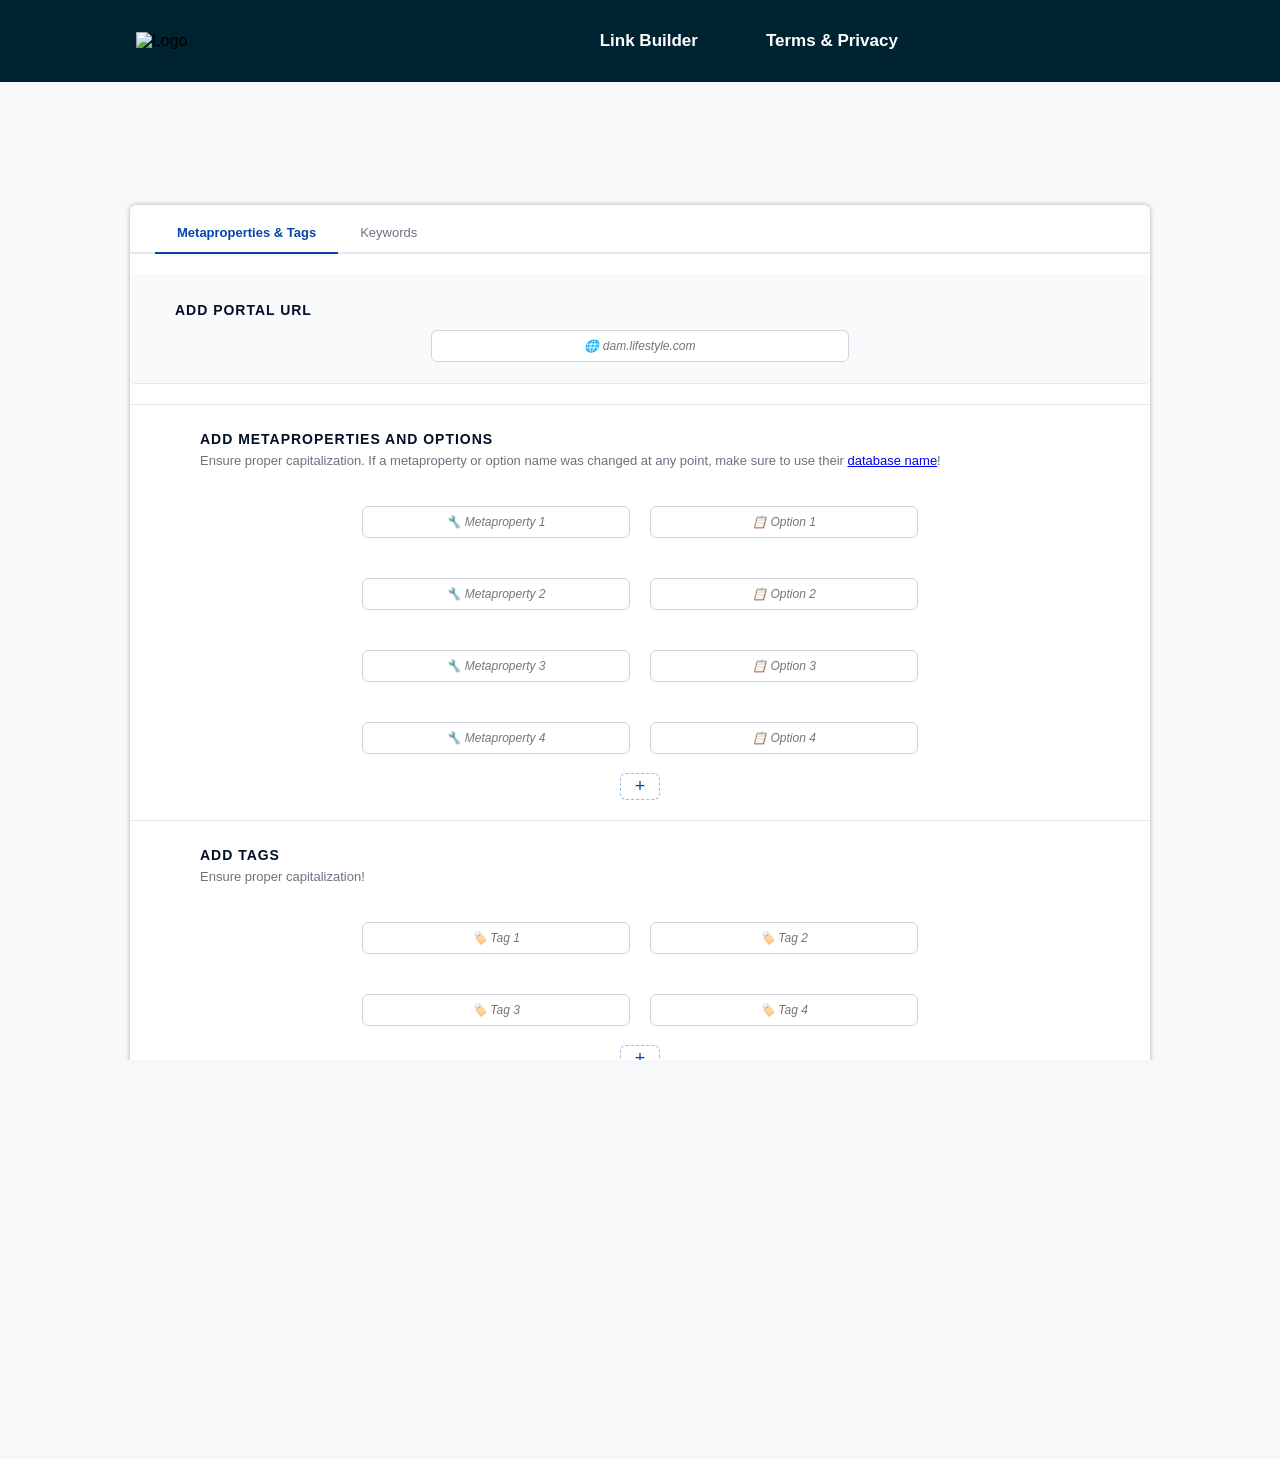
==== index.html @ f0949ff8 "push" ====
<!DOCTYPE html>
<html lang="en">
<head>
    <script>
        if (window.top !== window.self) {
            window.top.location = window.self.location;
        }
    </script>    
    <meta charset="UTF-8">
    <meta name="viewport" content="width=device-width, initial-scale=1.0">
    <title>Link Builder</title>
    <link rel="stylesheet" href="style.css?v=2">
    <link rel="stylesheet" href="https://cdnjs.cloudflare.com/ajax/libs/font-awesome/6.4.2/css/all.min.css">
    <script>
        function setFavicon() {
            let favicon = document.querySelector("link[rel='icon']") || document.createElement("link");
            favicon.rel = "icon";
            favicon.type = "image/svg+xml";
            favicon.href = `data:image/svg+xml,<svg xmlns='http://www.w3.org/2000/svg' viewBox='0 0 448 512'><path fill='%23126CFF' d='M224 0C100.3 0 0 100.3 0 224S100.3 448 224 448 448 347.7 448 224 347.7 0 224 0zM224 128c53 0 96 43 96 96s-43 96-96 96-96-43-96-96 43-96 96-96z'/></svg>`;
            document.head.appendChild(favicon);
        }
        document.addEventListener("DOMContentLoaded", setFavicon);
    </script>

</head>
<header class="header">
<img src="bynder-logo-white.png" alt="Logo" class="logo" style="cursor: pointer;" onclick="window.open('https://support.bynder.com', '_blank')">
<nav class="nav">
    <a href="/" id="nav-home">Link Builder</a>
    <a href="/terms/" id="nav-terms">Terms & Privacy</a>
</nav>


</header>
<body>


    <div class="container-wrapper">
        <div class="container">

            <div class="tab-bar">
                <button class="tab-btn active" data-target="panel1">Metaproperties &amp; Tags</button>
                <button class="tab-btn" data-target="panel2">Keywords</button>
            </div>

            <div class="baseURL-container">
                <h2 id="baseURLLabel">Add Portal URL</h2>
                <input type="text" id="baseURL" placeholder="🌐 dam.lifestyle.com" aria-labelledby="baseURLLabel">
            </div>

            <div class="tab-panel active" id="panel1">
                <hr class="section-divider">
                <h2>Add Metaproperties and Options</h2>
                <h3>Ensure proper capitalization. If a metaproperty or option name was changed at any point, make sure to use their <a href="https://support.bynder.com/hc/en-us/articles/6190351879186-Create-Metaproperties#h_01KNM026Q3NVKNYR38QH1W90JJ" target="_blank">database name</a>!</h3>
                <div id="metaproperty-rows">
                    <div class="form-group metaproperty-row">
                        <div><input type="text" id="field1" placeholder="🔧 Metaproperty 1"></div>
                        <div><input type="text" id="value1" placeholder="📋 Option 1"></div>
                    </div>
                    <div class="form-group metaproperty-row">
                        <div><input type="text" id="field2" placeholder="🔧 Metaproperty 2"></div>
                        <div><input type="text" id="value2" placeholder="📋 Option 2"></div>
                    </div>
                    <div class="form-group metaproperty-row">
                        <div><input type="text" id="field3" placeholder="🔧 Metaproperty 3"></div>
                        <div><input type="text" id="value3" placeholder="📋 Option 3"></div>
                    </div>
                    <div class="form-group metaproperty-row">
                        <div><input type="text" id="field4" placeholder="🔧 Metaproperty 4"></div>
                        <div><input type="text" id="value4" placeholder="📋 Option 4"></div>
                    </div>
                </div>
                <div style="display:flex; justify-content:center; margin: 4px 0 8px;">
                    <button type="button" id="add-metaproperty-btn" style="background:none; border:1px dashed #9CB8E8; border-radius:6px; color:#0545ac; font-size:18px; font-family:'Inter',sans-serif; font-weight:400; padding:2px 14px; cursor:pointer;">+</button>
                </div>

                <hr class="section-divider">
                <h2>Add Tags</h2>
                <h3>Ensure proper capitalization!</h3>
                <div id="tag-rows">
                    <div class="form-group tag-row">
                        <div><input type="text" id="tag1" placeholder="🏷️ Tag 1"></div>
                        <div><input type="text" id="tag2" placeholder="🏷️ Tag 2"></div>
                    </div>
                    <div class="form-group tag-row">
                        <div><input type="text" id="tag3" placeholder="🏷️ Tag 3"></div>
                        <div><input type="text" id="tag4" placeholder="🏷️ Tag 4"></div>
                    </div>
                </div>
                <div style="display:flex; justify-content:center; margin: 4px 0 8px;">
                    <button type="button" id="add-tag-btn" style="background:none; border:1px dashed #9CB8E8; border-radius:6px; color:#0545ac; font-size:18px; font-family:'Inter',sans-serif; font-weight:400; padding:2px 14px; cursor:pointer;">+</button>
                </div>

                <hr class="section-divider">
                <h2>Status Actions</h2>
                <div class="button-grid" id="status-grid-1">
                    <button data-status-param="field=dateCreated&value=lastday"><span>📅</span><br>Assets Added Yesterday</button>
                    <button data-status-param="field=dateCreated&value=lastweek"><span>📆</span><br>Assets Added Last Week</button>
                    <button data-status-param="field=watermark&value=1"><span>💧</span><br>Watermarked Assets</button>
                    <button data-status-param="field=archive&value=1"><span>📂</span><br>Archived Assets</button>
                    <button data-status-param="field=isActive&value=true"><span>✅</span><br>Active Assets</button>
                    <button data-status-param="field=isPublic&value=1"><span>🌍</span><br>Public Assets</button>
                    <button data-status-param="field=keyVisual&value=1"><span>🔒</span><br>Limited Usage Assets</button>
                    <button data-status-param="field=audit&value=1"><span>⏳</span><br>Sent for Review Assets</button>
                </div>

                <div class="output-container" id="output-box-1" title="Click to copy">
                    <div class="output-label">Generated link</div>
                    <div class="output-body">
                        <p id="output" class="empty-state">Your generated link will appear here</p>
                    </div>
                </div>
            </div>

            <div class="tab-panel" id="panel2">
                <hr class="section-divider">
                <h2>Add Keywords</h2>
                <h3>This creates a search link using specified keywords.</h3>

                <div id="keyword-rows">
                    <div class="form-group keyword-row">
                        <input type="text" id="keyword1" placeholder="🔑 Keyword 1">
                    </div>
                    <div class="form-group keyword-row">
                        <input type="text" id="keyword2" placeholder="🔑 Keyword 2">
                    </div>
                    <div class="form-group keyword-row">
                        <input type="text" id="keyword3" placeholder="🔑 Keyword 3">
                    </div>
                    <div class="form-group keyword-row">
                        <input type="text" id="keyword4" placeholder="🔑 Keyword 4">
                    </div>
                </div>
                <div style="display:flex; justify-content:center; margin: 4px 0 8px;">
                    <button type="button" id="add-keyword-btn" style="background:none; border:1px dashed #9CB8E8; border-radius:6px; color:#0545ac; font-size:18px; font-family:'Inter',sans-serif; font-weight:400; padding:2px 14px; cursor:pointer;">+</button>
                </div>

                <hr class="section-divider">
                <h2>Status Actions</h2>
                <div class="button-grid" id="status-grid-2">
                    <button data-status-param="field=dateCreated&value=lastday"><span>📅</span><br>Assets Added Yesterday</button>
                    <button data-status-param="field=dateCreated&value=lastweek"><span>📆</span><br>Assets Added Last Week</button>
                    <button data-status-param="field=watermark&value=1"><span>💧</span><br>Watermarked Assets</button>
                    <button data-status-param="field=archive&value=1"><span>📂</span><br>Archived Assets</button>
                    <button data-status-param="field=isActive&value=true"><span>✅</span><br>Active Assets</button>
                    <button data-status-param="field=isPublic&value=1"><span>🌍</span><br>Public Assets</button>
                    <button data-status-param="field=keyVisual&value=1"><span>🔒</span><br>Limited Usage Assets</button>
                    <button data-status-param="field=audit&value=1"><span>⏳</span><br>Sent for Review Assets</button>
                </div>

                <div class="output-container" id="output-box-2" title="Click to copy">
                    <div class="output-label">Generated link</div>
                    <div class="output-body">
                        <p id="output2" class="empty-state">Your generated link will appear here</p>
                    </div>
                </div>
            </div>

        </div>
    </div>
    <script>
        let lastScrollY = window.scrollY;
        const header = document.querySelector(".header");
    
        window.addEventListener("scroll", () => {
            if (window.scrollY > lastScrollY) {
                header.classList.add("hidden");
            } else {
                header.classList.remove("hidden");
            }
        });
    </script>
    
<script 
src="script.js">
</script>
</body>
</html>
---- style.css ----
.header {
    display: flex;
    align-items: center;
    justify-content: center;
    background-color: #002332;
    padding: 31.9px 40px;
    position: fixed;
    width: 100%;
    top: 0;
    left: 50%;
    transform: translateX(-50%);
    z-index: 1000;
    transition: transform 0.3s ease-in-out;
}

.header.hidden {
    transform: translate(-50%, -150%);
}

.logo {
    max-width: 5.79%;
    height: auto;
    margin-right: 957px;
}


.nav {
    display: flex;
    justify-content: center;
    align-items: center;
    gap: 40px;
    width: auto;
    position: absolute;
    left: 58%;
    transform: translateX(-50%);
    white-space: nowrap;
}

.nav a {
    font-size: 17px;
    padding: 8px 14px;
    border-radius: 4px;
    text-decoration: none;
    color: #fff;
    font-weight: 600;
    transition: color 0.3s ease;
}

.nav a:hover {
    color: #d3d3d3;    

}

body {
    font-family: 'Inter', sans-serif;
    background-color: #F7F8F9;
    text-align: center;
    padding: 5px;
    display: flex;
    flex-direction: column;
    align-items: center;
    justify-content: flex-start;
    height: auto;
    overflow-y: auto;
    margin-top: 150px;
}

html, body {
    overflow-x: hidden;
    overflow-y: scroll;
    height: 100%;
    scroll-behavior: smooth;
}

h1 {
    text-align: left;
    font-size: 40px;
    color: #031026;
    padding: 10px 0px;
    padding-left: 45px;
}

h2 {
    text-align: left;
    font-size: 14px;
    font-weight: 600;
    text-transform: uppercase;
    letter-spacing: 0.07em;
    color: #031026;
    padding: 6px 0px 2px 0px;
    padding-left: 45px;
    margin-bottom: 0;
}

h3 {
    font-size: 13px;
    font-weight: 400;
    color: #6B7280;
    text-align: left;
    padding-left: 45px;
    padding-right: 45px;
    margin-top: 4px;
}

.form-group {
    display: flex;
    justify-content: center;
    align-items: center;
    margin-bottom: -5px;
    gap: 70px;
    padding-top: 15px;
    padding-bottom: 15px;
}


.container {
    display: block;
    background-color: #ffffff;
    width: 970px;
    max-width: 970px;
    padding: 25px;
    border-radius: 6px;
    position: relative;
    left: 50%;
    box-shadow: 0px 0px 5px rgba(0, 0, 0, 0.3);
    transform: translateX(-50%);
    margin-bottom: 100px;
    margin-top: 50px;
}

html {
    scroll-behavior: smooth;
}

input {
    display: block;
    margin: 10px auto;
    padding: 8px;
    min-width: 250px;
    width: 75%;
    max-width: 400px;
    border-radius: 6px;
    border: 1px solid #D1D5DB;
    font-size: 12px;
    font-family: 'Inter', sans-serif;
    font-weight: 500;
    text-align: center;
    margin-bottom: 5px;
    transition: box-shadow 0.2s ease-in-out, border 0.3s ease-in-out;
}

input::placeholder {
    font-weight: 400;
    font-style: italic;
}

input:hover,
input:focus {
    outline: none;
    box-shadow: 4px 4px 1px 1px #ECF3FF;
}

.output-container {
    margin-top: 40px;
    margin-bottom: 40px;
    max-width: 65%;
    margin-left: auto;
    margin-right: auto;
    border: 1.5px solid #D1D5DB;
    border-radius: 8px;
    overflow: hidden;
    cursor: pointer;
    transition: border-color 0.2s, background 0.2s;
}

.output-container:hover {
    border-color: #9CB8E8;
    background: #F5F9FF;
}

.output-label {
    font-size: 11px;
    font-family: 'Inter', sans-serif;
    font-weight: 600;
    text-transform: uppercase;
    letter-spacing: 0.08em;
    color: #6B7280;
    padding: 8px 16px 0 16px;
}

.output-body {
    padding: 8px 16px 12px 16px;
}

.output-body p {
    overflow: hidden;
    text-overflow: ellipsis;
    white-space: nowrap;
    font-size: 13px;
    font-family: 'Inter', sans-serif;
    font-weight: 500;
    color: #0545ac;
    margin: 0;
    text-align: center;
}

.output-body p.empty-state {
    font-weight: 400;
    color: #9CA3AF;
    font-style: italic;
}

.output-body p.copied-state {
    color: #16a34a;
    font-style: italic;
    font-weight: 400;
}


@media screen and (max-width: 1024px) {
    .header {
        flex-direction: column;
        padding: 15px 10px;
        text-align: center;
        height: auto;
    }

    .logo {
        max-width: 20%;
        height: auto;
        margin-right: 0;
    }

    .nav {
        margin-top: 10px;
        gap: 3px;
        position: relative;
        left: auto;
        transform: none;
    }

    .nav a {
        font-size: 14px;
        padding: 6px 10px;
    }

    .container {
        width: 95%;
        max-width: 90%;
        padding: 15px;
        margin-top: 30px;
    }

    .form-group {
        flex-direction: column;
    }
}

@media screen and (min-width: 691px) {
    .metaproperty-row.form-group {
        flex-direction: row;
        gap: 20px;
        justify-content: center;
    }

    .tag-row.form-group {
        flex-direction: row;
        gap: 20px;
        justify-content: center;
    }
}

@media screen and (max-width: 690px) {
    #baseURL {
        width: 90%;
        max-width: 350px;
        box-sizing: border-box;
    }

    .form-group {
        display: flex;
        flex-direction: column;
        gap: 10px;
        align-items: center;
        width: 100%;
    }

    .form-group div {
        width: 100%;
        display: flex;
        flex-direction: column;
        align-items: center;
        gap: 10px;
    }

    .form-group input {
        width: 90%;
        max-width: 350px;
        box-sizing: border-box;
    }

    .output-container {
        max-width: 100%;
        overflow: hidden;
        word-wrap: break-word;
        white-space: normal;
    }

    .output-container p {
        overflow: hidden;
        text-overflow: ellipsis;
        white-space: normal;
        word-break: break-word;
        max-width: 100%;
    }
}

.tab-bar {
    display: flex;
    gap: 0;
    border-bottom: 2px solid #E5E7EB;
    margin: -25px -25px 20px -25px;
    padding: 8px 25px 0 25px;
}

.tab-btn {
    padding: 12px 22px;
    font-size: 13px;
    font-family: 'Inter', sans-serif;
    font-weight: 500;
    border: none;
    border-bottom: 2px solid transparent;
    margin-bottom: -2px;
    background: none;
    color: #6B7280;
    cursor: pointer;
    transition: color 0.2s;
}

.tab-btn:hover {
    color: #374151;
}

.tab-btn.active {
    color: #0545ac;
    font-weight: 600;
    border-bottom: 2px solid #0545ac;
}

.tab-panel {
    display: none;
    animation: fadeIn 0.18s ease-in-out;
}

.tab-panel.active {
    display: block;
}

@keyframes fadeIn {
    from { opacity: 0; transform: translateY(4px); }
    to   { opacity: 1; transform: translateY(0); }
}

.section-divider {
    border: none;
    border-top: 1px solid #E5E7EB;
    margin: 20px -25px;
}

.baseURL-container {
    background: #F8FAFC;
    border-radius: 6px;
    padding: 10px 0 16px 0;
    margin: 0 -25px 4px -25px;
    border-bottom: 1px solid #E5E7EB;
}

.button-grid {
    display: grid;
    grid-template-columns: repeat(4, 1fr); /* 4 buttons per row */
    gap: 15px;
    width: 90%;
    max-width: 700px;
    margin: 30px auto;
}

.button-grid button {
    padding: 12px 6px;
    font-size: 11px;
    font-family: 'Inter', sans-serif;
    font-weight: 500;
    text-align: center;
    line-height: 1.4;
    border-radius: 6px;
    border: 1px solid #D1D5DB;
    background-color: transparent;
    color: #031026;
    cursor: pointer;
    transition: background 0.2s ease-in-out;
    display: flex;
    flex-direction: column;
    align-items: center;
    justify-content: center;
    height: 80px;
    gap: 6px;
}

.button-grid button span {
    font-size: 18px;
}

.button-grid button:hover {
    background-color: #f4f9ff; 
}

.button-grid button.selected {
    background-color: #ECF3FF; 
}
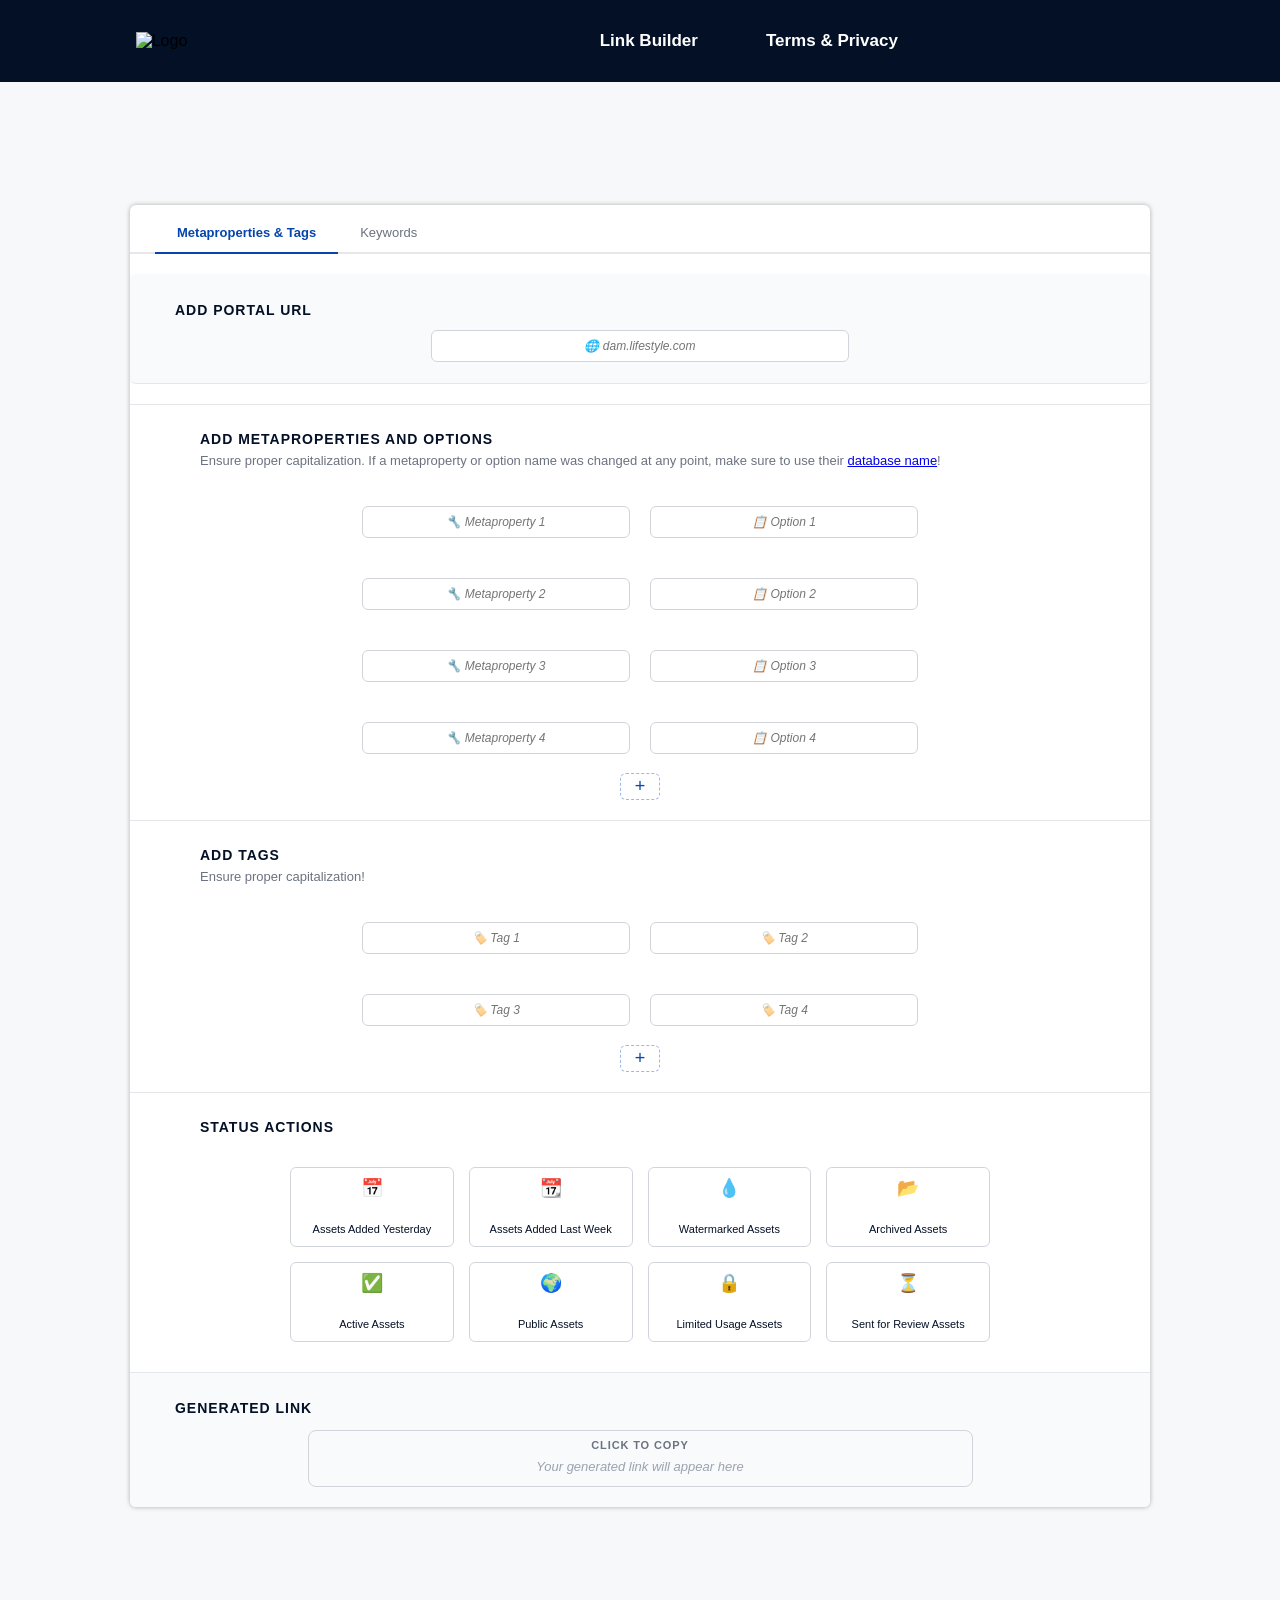
==== commit 4cb97dce: "sync" ====
--- a/index.html
+++ b/index.html
@@ -104,10 +104,13 @@
                     <button data-status-param="field=audit&value=1"><span>⏳</span><br>Sent for Review Assets</button>
                 </div>
 
-                <div class="output-container" id="output-box-1" title="Click to copy">
-                    <div class="output-label">Generated link</div>
-                    <div class="output-body">
-                        <p id="output" class="empty-state">Your generated link will appear here</p>
+                <div class="generated-link-container">
+                    <h2>Generated Link</h2>
+                    <div class="output-container" id="output-box-1" title="Click to copy">
+                        <div class="output-label">Click to copy</div>
+                        <div class="output-body">
+                            <p id="output" class="empty-state">Your generated link will appear here</p>
+                        </div>
                     </div>
                 </div>
             </div>
@@ -148,10 +151,13 @@
                     <button data-status-param="field=audit&value=1"><span>⏳</span><br>Sent for Review Assets</button>
                 </div>
 
-                <div class="output-container" id="output-box-2" title="Click to copy">
-                    <div class="output-label">Generated link</div>
-                    <div class="output-body">
-                        <p id="output2" class="empty-state">Your generated link will appear here</p>
+                <div class="generated-link-container">
+                    <h2>Generated Link</h2>
+                    <div class="output-container" id="output-box-2" title="Click to copy">
+                        <div class="output-label">Click to copy</div>
+                        <div class="output-body">
+                            <p id="output2" class="empty-state">Your generated link will appear here</p>
+                        </div>
                     </div>
                 </div>
             </div>
--- a/style.css
+++ b/style.css
@@ -2,7 +2,7 @@
     display: flex;
     align-items: center;
     justify-content: center;
-    background-color: #002332;
+    background-color: #031026;
     padding: 31.9px 40px;
     position: fixed;
     width: 100%;
@@ -23,7 +23,6 @@
     margin-right: 957px;
 }
 
-
 .nav {
     display: flex;
     justify-content: center;
@@ -47,8 +46,7 @@
 }
 
 .nav a:hover {
-    color: #d3d3d3;    
-
+    color: #d3d3d3;
 }
 
 body {
@@ -67,8 +65,8 @@
 
 html, body {
     overflow-x: hidden;
-    overflow-y: scroll;
-    height: 100%;
+    overflow-y: auto;
+    min-height: 100%;
     scroll-behavior: smooth;
 }
 
@@ -161,8 +159,8 @@
 }
 
 .output-container {
-    margin-top: 40px;
-    margin-bottom: 40px;
+    margin-top: 12px;
+    margin-bottom: 0;
     max-width: 65%;
     margin-left: auto;
     margin-right: auto;
@@ -373,6 +371,14 @@
     padding: 10px 0 16px 0;
     margin: 0 -25px 4px -25px;
     border-bottom: 1px solid #E5E7EB;
+}
+
+.generated-link-container {
+    background: #F8FAFC;
+    padding: 10px 0 20px 0;
+    margin: 0 -25px -25px -25px;
+    border-top: 1px solid #E5E7EB;
+    border-radius: 0 0 6px 6px;
 }
 
 .button-grid {
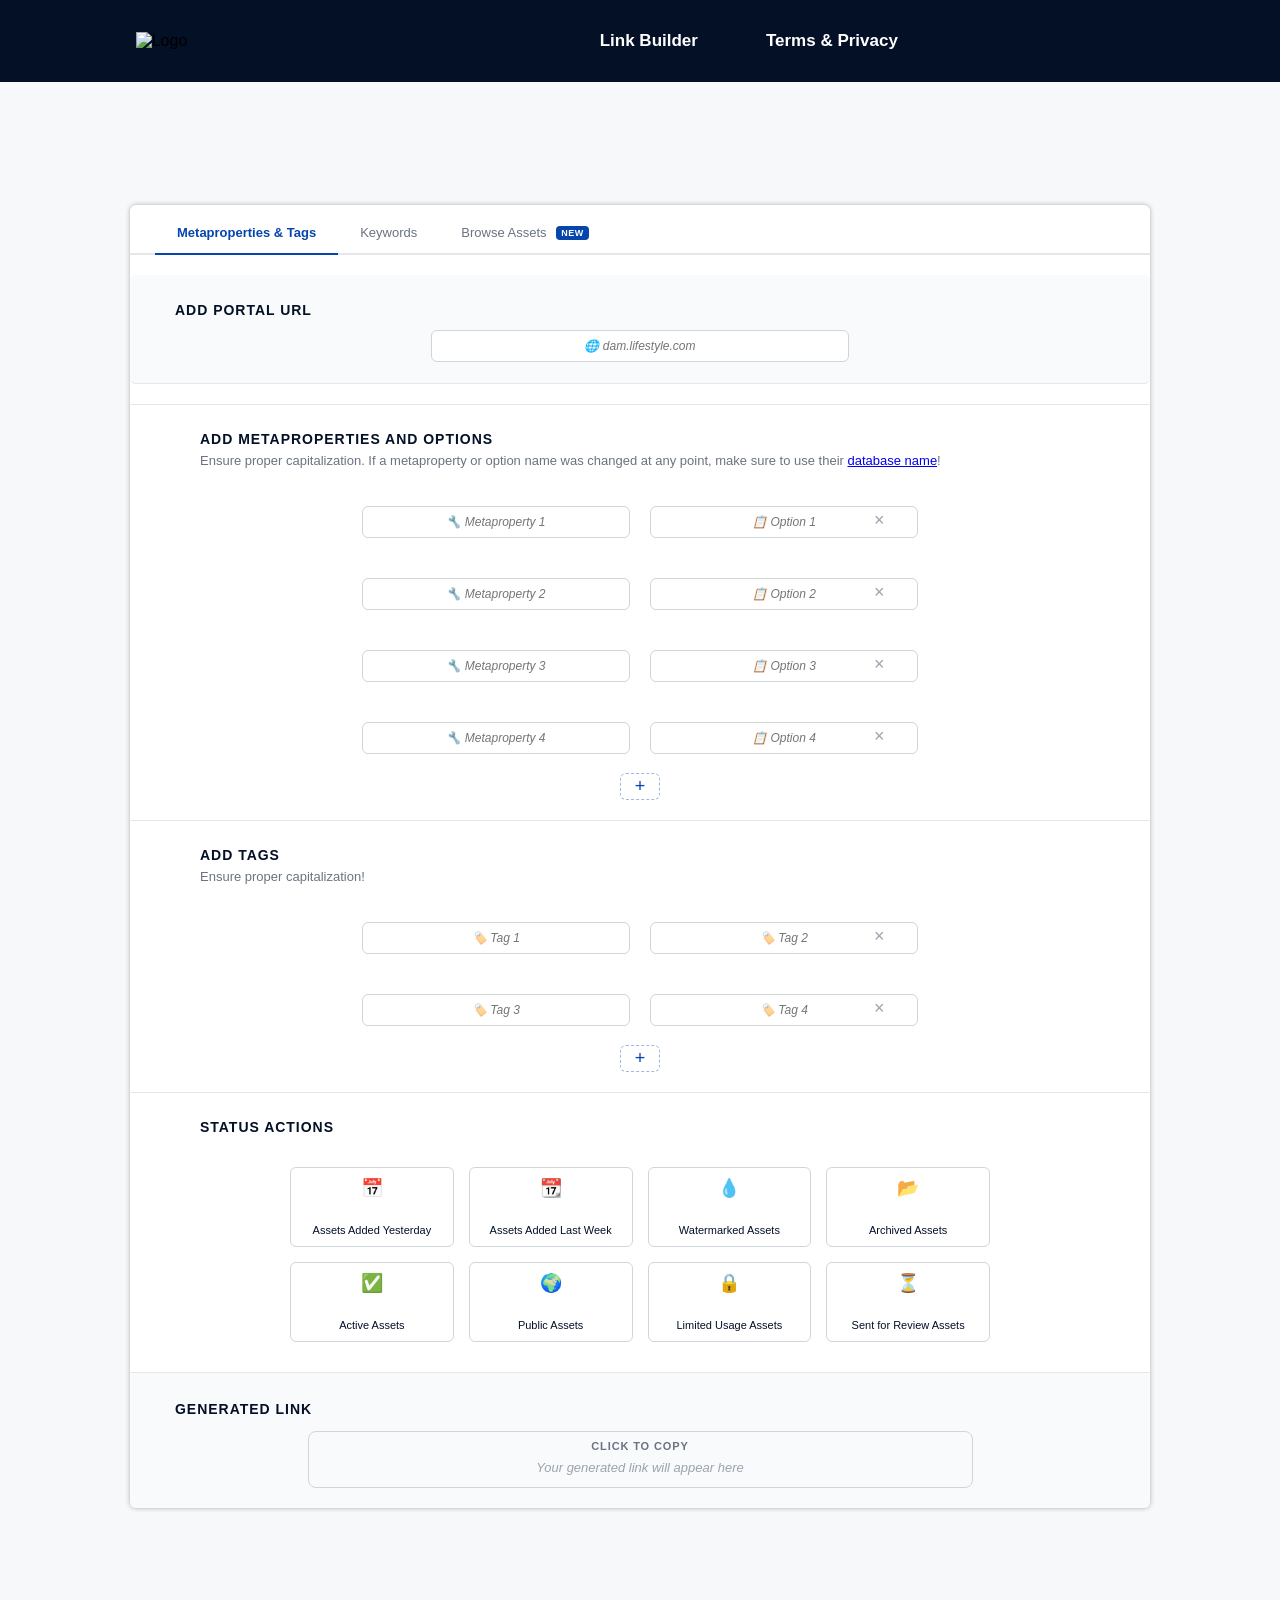
==== commit 0d114a8e: "asset browser" ====
--- a/index.html
+++ b/index.html
@@ -2,14 +2,20 @@
 <html lang="en">
 <head>
     <script>
-        if (window.top !== window.self) {
+        try {
+            if (window.top !== window.self && window.top.location.hostname !== window.self.location.hostname) {
+                window.top.location = window.self.location;
+            }
+        } catch (e) {
+            // cross-origin top frame — can't read hostname, so redirect
             window.top.location = window.self.location;
         }
-    </script>    
+    </script>
     <meta charset="UTF-8">
     <meta name="viewport" content="width=device-width, initial-scale=1.0">
     <title>Link Builder</title>
-    <link rel="stylesheet" href="style.css?v=2">
+    <link rel="stylesheet" href="style.css?v=6">
+    <script src="https://ucv.bynder.com/5.0.5/modules/compactview/bynder-compactview-5-latest.js"></script>
     <link rel="stylesheet" href="https://cdnjs.cloudflare.com/ajax/libs/font-awesome/6.4.2/css/all.min.css">
     <script>
         function setFavicon() {
@@ -41,6 +47,7 @@
             <div class="tab-bar">
                 <button class="tab-btn active" data-target="panel1">Metaproperties &amp; Tags</button>
                 <button class="tab-btn" data-target="panel2">Keywords</button>
+                <button class="tab-btn" data-target="panel3">Browse Assets <span class="tab-new-badge">New</span></button>
             </div>
 
             <div class="baseURL-container">
@@ -56,18 +63,22 @@
                     <div class="form-group metaproperty-row">
                         <div><input type="text" id="field1" placeholder="🔧 Metaproperty 1"></div>
                         <div><input type="text" id="value1" placeholder="📋 Option 1"></div>
+                        <button type="button" class="delete-row-btn" title="Remove row">×</button>
                     </div>
                     <div class="form-group metaproperty-row">
                         <div><input type="text" id="field2" placeholder="🔧 Metaproperty 2"></div>
                         <div><input type="text" id="value2" placeholder="📋 Option 2"></div>
+                        <button type="button" class="delete-row-btn" title="Remove row">×</button>
                     </div>
                     <div class="form-group metaproperty-row">
                         <div><input type="text" id="field3" placeholder="🔧 Metaproperty 3"></div>
                         <div><input type="text" id="value3" placeholder="📋 Option 3"></div>
+                        <button type="button" class="delete-row-btn" title="Remove row">×</button>
                     </div>
                     <div class="form-group metaproperty-row">
                         <div><input type="text" id="field4" placeholder="🔧 Metaproperty 4"></div>
                         <div><input type="text" id="value4" placeholder="📋 Option 4"></div>
+                        <button type="button" class="delete-row-btn" title="Remove row">×</button>
                     </div>
                 </div>
                 <div style="display:flex; justify-content:center; margin: 4px 0 8px;">
@@ -81,10 +92,12 @@
                     <div class="form-group tag-row">
                         <div><input type="text" id="tag1" placeholder="🏷️ Tag 1"></div>
                         <div><input type="text" id="tag2" placeholder="🏷️ Tag 2"></div>
+                        <button type="button" class="delete-row-btn" title="Remove row">×</button>
                     </div>
                     <div class="form-group tag-row">
                         <div><input type="text" id="tag3" placeholder="🏷️ Tag 3"></div>
                         <div><input type="text" id="tag4" placeholder="🏷️ Tag 4"></div>
+                        <button type="button" class="delete-row-btn" title="Remove row">×</button>
                     </div>
                 </div>
                 <div style="display:flex; justify-content:center; margin: 4px 0 8px;">
@@ -160,6 +173,18 @@
                         </div>
                     </div>
                 </div>
+            </div>
+
+            <div class="tab-panel" id="panel3">
+                <hr class="section-divider">
+                <h2>Browse &amp; Select an Asset</h2>
+                <h3>Select any asset from your portal — its metaproperties and tags will be imported into the Metaproperties &amp; Tags tab automatically.</h3>
+                <div id="ucv-prompt">
+                    <p id="ucv-prompt-text">Enter your Portal URL above, then click <strong>Open Asset Browser</strong>.</p>
+                    <button id="ucv-open-btn" disabled>Open Asset Browser</button>
+                </div>
+                <div id="ucv-container"></div>
+                <div id="ucv-status"></div>
             </div>
 
         </div>
--- a/style.css
+++ b/style.css
@@ -63,11 +63,17 @@
     margin-top: 150px;
 }
 
-html, body {
+html {
     overflow-x: hidden;
-    overflow-y: auto;
+    overflow-y: scroll;
     min-height: 100%;
     scroll-behavior: smooth;
+}
+
+body {
+    overflow-x: hidden;
+    overflow-y: visible;
+    min-height: 100%;
 }
 
 h1 {
@@ -108,6 +114,7 @@
     gap: 70px;
     padding-top: 15px;
     padding-bottom: 15px;
+    position: relative;
 }
 
 
@@ -420,5 +427,107 @@
 }
 
 .button-grid button.selected {
-    background-color: #ECF3FF; 
-}
+    background-color: #ECF3FF;
+}
+
+.delete-row-btn {
+    background: none;
+    border: none;
+    color: #9CA3AF;
+    font-size: 18px;
+    line-height: 1;
+    padding: 0 4px;
+    cursor: pointer;
+    transition: color 0.15s ease;
+    position: absolute;
+    left: calc(50% + 230px);
+    top: 50%;
+    transform: translateY(-50%);
+}
+
+.delete-row-btn:hover {
+    color: #ef4444;
+}
+
+.tab-new-badge {
+    display: inline-block;
+    font-size: 9px;
+    font-weight: 700;
+    font-family: 'Inter', sans-serif;
+    letter-spacing: 0.06em;
+    text-transform: uppercase;
+    color: #fff;
+    background-color: #0545ac;
+    border-radius: 4px;
+    padding: 2px 5px;
+    margin-left: 6px;
+    vertical-align: middle;
+    position: relative;
+    top: -1px;
+}
+
+.tab-btn.active .tab-new-badge {
+    background-color: #0545ac;
+    color: #fff;
+}
+
+#ucv-prompt {
+    display: flex;
+    flex-direction: column;
+    align-items: center;
+    gap: 12px;
+    padding: 24px 0 20px 0;
+}
+
+#ucv-prompt-text {
+    font-size: 13px;
+    font-family: 'Inter', sans-serif;
+    color: #6B7280;
+    margin: 0;
+    text-align: center;
+}
+
+#ucv-open-btn {
+    padding: 9px 22px;
+    font-size: 13px;
+    font-family: 'Inter', sans-serif;
+    font-weight: 600;
+    border-radius: 6px;
+    border: none;
+    background-color: #0545ac;
+    color: #fff;
+    cursor: pointer;
+    transition: background 0.2s ease-in-out;
+}
+
+#ucv-open-btn:hover:not(:disabled) {
+    background-color: #043a8a;
+}
+
+#ucv-open-btn:disabled {
+    background-color: #D1D5DB;
+    color: #9CA3AF;
+    cursor: not-allowed;
+}
+
+#ucv-container {
+    width: 100%;
+    height: 600px;
+    margin: 0 -25px;
+    width: calc(100% + 50px);
+    border-top: 1px solid #E5E7EB;
+}
+
+#ucv-container:not(.active) {
+    display: none;
+}
+
+#ucv-status {
+    font-size: 12px;
+    font-family: 'Inter', sans-serif;
+    color: #16a34a;
+    font-weight: 500;
+    text-align: center;
+    padding: 8px 0 4px 0;
+    min-height: 20px;
+}
